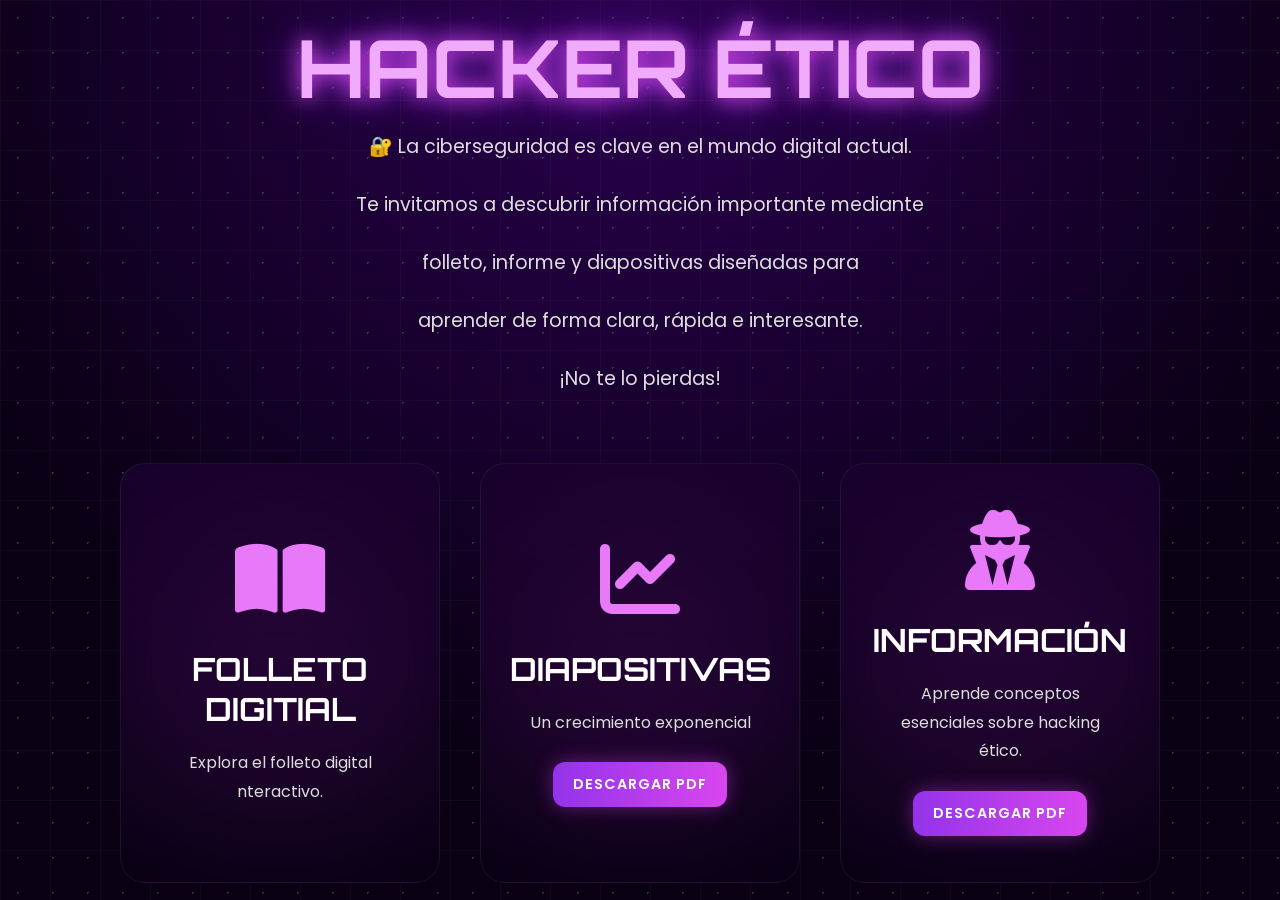
==== index.html @ 24077119 "Add files via upload" ====
<!DOCTYPE html>
<html lang="es">

<head>

  <meta charset="UTF-8">
  <meta name="viewport" content="width=device-width, initial-scale=1.0">

  <title>Hacker Ético - Ciberseguridad</title>

  <!-- CSS -->
  <link rel="stylesheet" href="style.css">

  <!-- ICONOS -->
  <link rel="stylesheet"
  href="https://cdnjs.cloudflare.com/ajax/libs/font-awesome/6.5.1/css/all.min.css">

  <!-- FUENTES -->
  <link rel="preconnect" href="https://fonts.googleapis.com">

  <link href="https://fonts.googleapis.com/css2?family=Orbitron:wght@400;700&family=Poppins:wght@300;400;500;600&display=swap"
  rel="stylesheet">

</head>

<body>

  <!-- FONDO -->
  <div class="background-grid"></div>

  <!-- PARTICULAS -->
  <div class="particles"></div>

  <!-- CONTENIDO -->
  <main class="main-container">

    <!-- TITULO -->
    <section class="hero">

      <h1>
        HACKER ÉTICO
      </h1>

      <p>
        🔐 La ciberseguridad es clave en el mundo digital actual.<br><br>
Te invitamos a descubrir información importante mediante <br><br>folleto, informe y diapositivas diseñadas para <br><br>aprender de forma clara, rápida e interesante. <br><br>¡No te lo pierdas!

      </p>

    </section>

    <!-- TARJETAS -->
    <section class="cards-container">

      <!-- CARD 1 -->
      <a href="./triptico/triptico.html" class="card">

        <div class="glow"></div>

        <i class="fa-solid fa-book-open"></i>

        <h2>FOLLETO DIGITIAL</h2>

        <p>
          Explora el folleto digital nteractivo.
        </p>

      </a>

      <!-- CARD 2 -->
      <a download="DIAPOSITIVAS"   href="El-Mundo-de-los-Hackers_1.pdf" class="card info-download">

        <div class="glow"></div>

        <i class="fa-solid fa-chart-line"></i>

        <h2>DIAPOSITIVAS</h2>

        <p>
          Un crecimiento exponencial 
        </p>
         <div class="download-tag">
    DESCARGAR PDF
  </div>


      </a>

      <!-- CARD 3 -->
     <!-- CARD 3 -->
<a  download="INFORMACIÓN"   href="informe_Hacker_Ético_1.pdf"
   
   class="card info-download">

  <div class="glow"></div>

  <i class="fa-solid fa-user-secret"></i>

  <h2>INFORMACIÓN</h2>

  <p>
    Aprende conceptos esenciales
    sobre hacking ético.
  </p>

  <div class="download-tag">
    DESCARGAR PDF
  </div>

</a>

    </section>

  </main>

  <!-- JS -->
  <script src="script.js"></script>

</body>

</html>
---- style.css ----
/* ========================= */
/* RESET */
/* ========================= */

*{
  margin:0;
  padding:0;
  box-sizing:border-box;
}

body{

  min-height:100vh;

  overflow:hidden;

  font-family:'Poppins', sans-serif;

  background:
  radial-gradient(circle at top,
  #2b0050,
  #090014 70%);

  color:white;

  position:relative;
}

/* ========================= */
/* GRID */
/* ========================= */

.background-grid{

  position:absolute;

  inset:0;

  background-image:
  linear-gradient(rgba(255,255,255,.03) 1px, transparent 1px),
  linear-gradient(90deg, rgba(255,255,255,.03) 1px, transparent 1px);

  background-size:50px 50px;

  z-index:0;
}

/* ========================= */
/* PARTICULAS */
/* ========================= */

.particles{

  position:absolute;

  width:100%;
  height:100%;

  background-image:
  radial-gradient(#ffffff33 1px, transparent 1px);

  background-size:35px 35px;

  animation:moveParticles 20s linear infinite;

  z-index:0;
}

@keyframes moveParticles{

  from{
    transform:translateY(0);
  }

  to{
    transform:translateY(120px);
  }
}

/* ========================= */
/* CONTENEDOR */
/* ========================= */

.main-container{

  position:relative;

  z-index:2;

  width:100%;
  height:100vh;

  display:flex;

  flex-direction:column;

  justify-content:center;
  align-items:center;

  padding:40px;
}

/* ========================= */
/* HERO */
/* ========================= */

.hero{

  text-align:center;

  margin-bottom:70px;
}

.hero h1{

  font-size:5rem;

  font-family:'Orbitron', sans-serif;

  color:#f0abfc;

  text-shadow:
  0 0 20px #d946ef,
  0 0 40px #9333ea;
}

.hero p{

  margin-top:15px;

  font-size:1.2rem;

  color:#ddd;
}

/* ========================= */
/* TARJETAS */
/* ========================= */

.cards-container{

  display:flex;

  gap:40px;

  flex-wrap:wrap;

  justify-content:center;
}

/* ========================= */
/* CARD */
/* ========================= */

.card{

  position:relative;

  width:320px;
  height:420px;

  padding:40px;

  border-radius:25px;

  overflow:hidden;

  text-decoration:none;

  color:white;

  background:
  linear-gradient(
    180deg,
    rgba(20,0,40,.95),
    rgba(5,0,15,.95)
  );

  border:1px solid rgba(255,255,255,.08);

  backdrop-filter:blur(10px);

  display:flex;

  flex-direction:column;

  justify-content:center;
  align-items:center;

  text-align:center;

  transition:.5s;
}

/* ========================= */
/* GLOW */
/* ========================= */

.glow{

  position:absolute;

  width:250px;
  height:250px;

  background:#c026d3;

  filter:blur(120px);

  opacity:.25;

  transition:.5s;
}

/* ========================= */
/* HOVER */
/* ========================= */

.card:hover{

  transform:
  translateY(-15px)
  scale(1.03);

  box-shadow:
  0 0 30px #9333ea,
  0 0 60px #6b21a8;
}

.card:hover .glow{

  transform:scale(1.4);

  opacity:.4;
}

/* ========================= */
/* ICONOS */
/* ========================= */

.card i{

  font-size:5rem;

  margin-bottom:30px;

  color:#e879f9;

  z-index:2;
}

/* ========================= */
/* TITULOS */
/* ========================= */

.card h2{

  font-family:'Orbitron', sans-serif;

  margin-bottom:20px;

  font-size:2rem;

  z-index:2;
}

/* ========================= */
/* TEXTO */
/* ========================= */

.card p{

  line-height:1.8;

  color:#ddd;

  z-index:2;
}

/* ========================= */
/* RESPONSIVE */
/* ========================= */

@media(max-width:1100px){

  body{

    overflow:auto;
  }

  .main-container{

    height:auto;

    padding:80px 20px;
  }

  .cards-container{

    flex-direction:column;
    align-items:center;
  }

  .hero h1{

    font-size:3rem;
  }

}

/* ========================= */
/* DESCARGA PDF */
/* ========================= */

.download-tag{

  margin-top:25px;

  padding:12px 20px;

  border-radius:12px;

  background:
  linear-gradient(
    90deg,
    #9333ea,
    #d946ef
  );

  font-size:.9rem;

  font-weight:600;

  letter-spacing:1px;

  box-shadow:
  0 0 20px rgba(217,70,239,.4);

  transition:.4s;

  z-index:2;
}

.info-download:hover .download-tag{

  transform:scale(1.08);

  box-shadow:
  0 0 30px #d946ef;
}
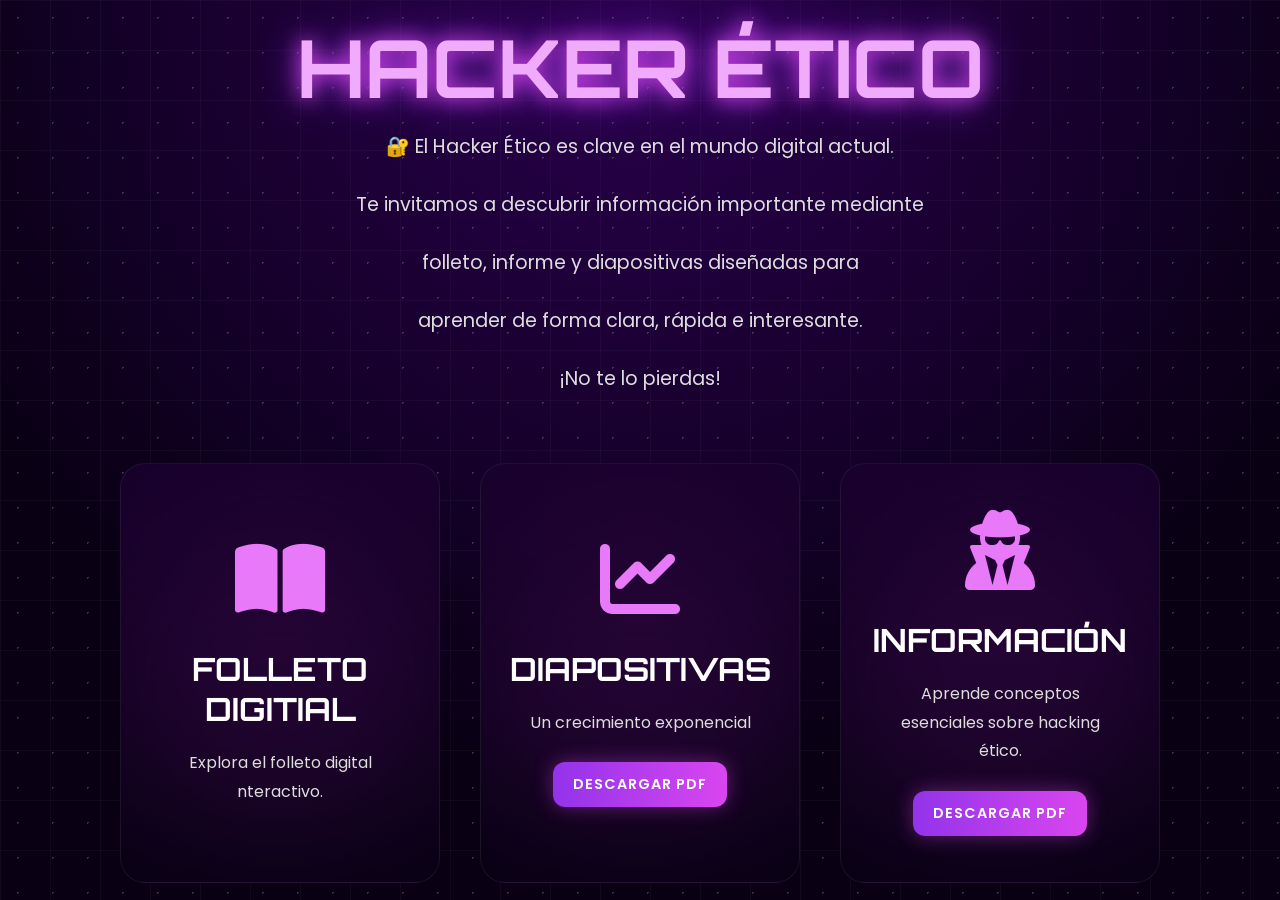
==== commit 7e4bb41b: "Update index.html" ====
--- a/index.html
+++ b/index.html
@@ -42,7 +42,7 @@
       </h1>
 
       <p>
-        🔐 La ciberseguridad es clave en el mundo digital actual.<br><br>
+        🔐 El Hacker Ético es clave en el mundo digital actual.<br><br>
 Te invitamos a descubrir información importante mediante <br><br>folleto, informe y diapositivas diseñadas para <br><br>aprender de forma clara, rápida e interesante. <br><br>¡No te lo pierdas!
 
       </p>
@@ -118,4 +118,4 @@
 
 </body>
 
-</html>+</html>
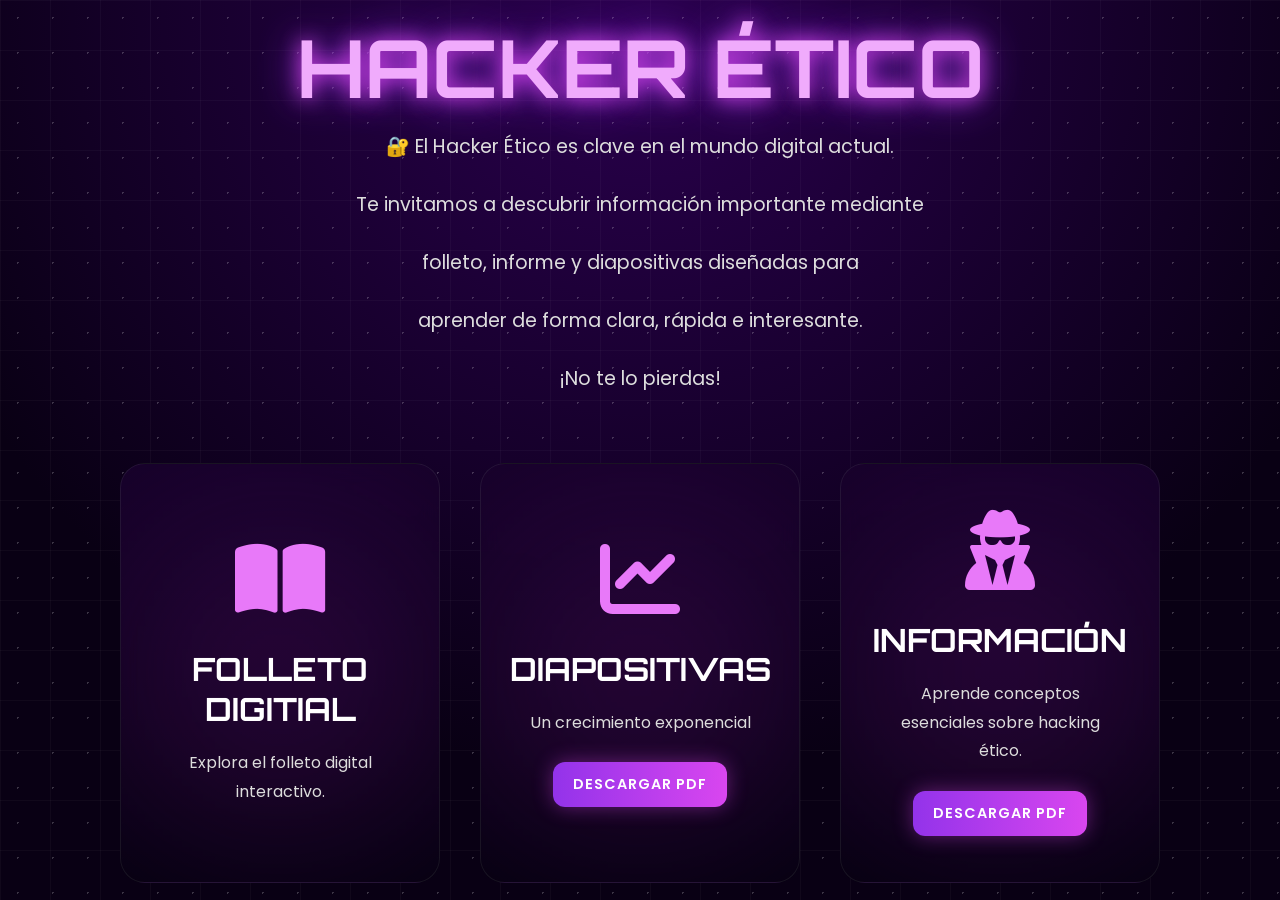
==== commit 516c75c3: "Update index.html" ====
--- a/index.html
+++ b/index.html
@@ -62,13 +62,13 @@
         <h2>FOLLETO DIGITIAL</h2>
 
         <p>
-          Explora el folleto digital nteractivo.
+          Explora el folleto digital interactivo.
         </p>
 
       </a>
 
       <!-- CARD 2 -->
-      <a download="DIAPOSITIVAS"   href="El-Mundo-de-los-Hackers_1.pdf" class="card info-download">
+      <a download="DIAPOSITIVAS"   href="hacker_etico_o.pdf" class="card info-download">
 
         <div class="glow"></div>
 
